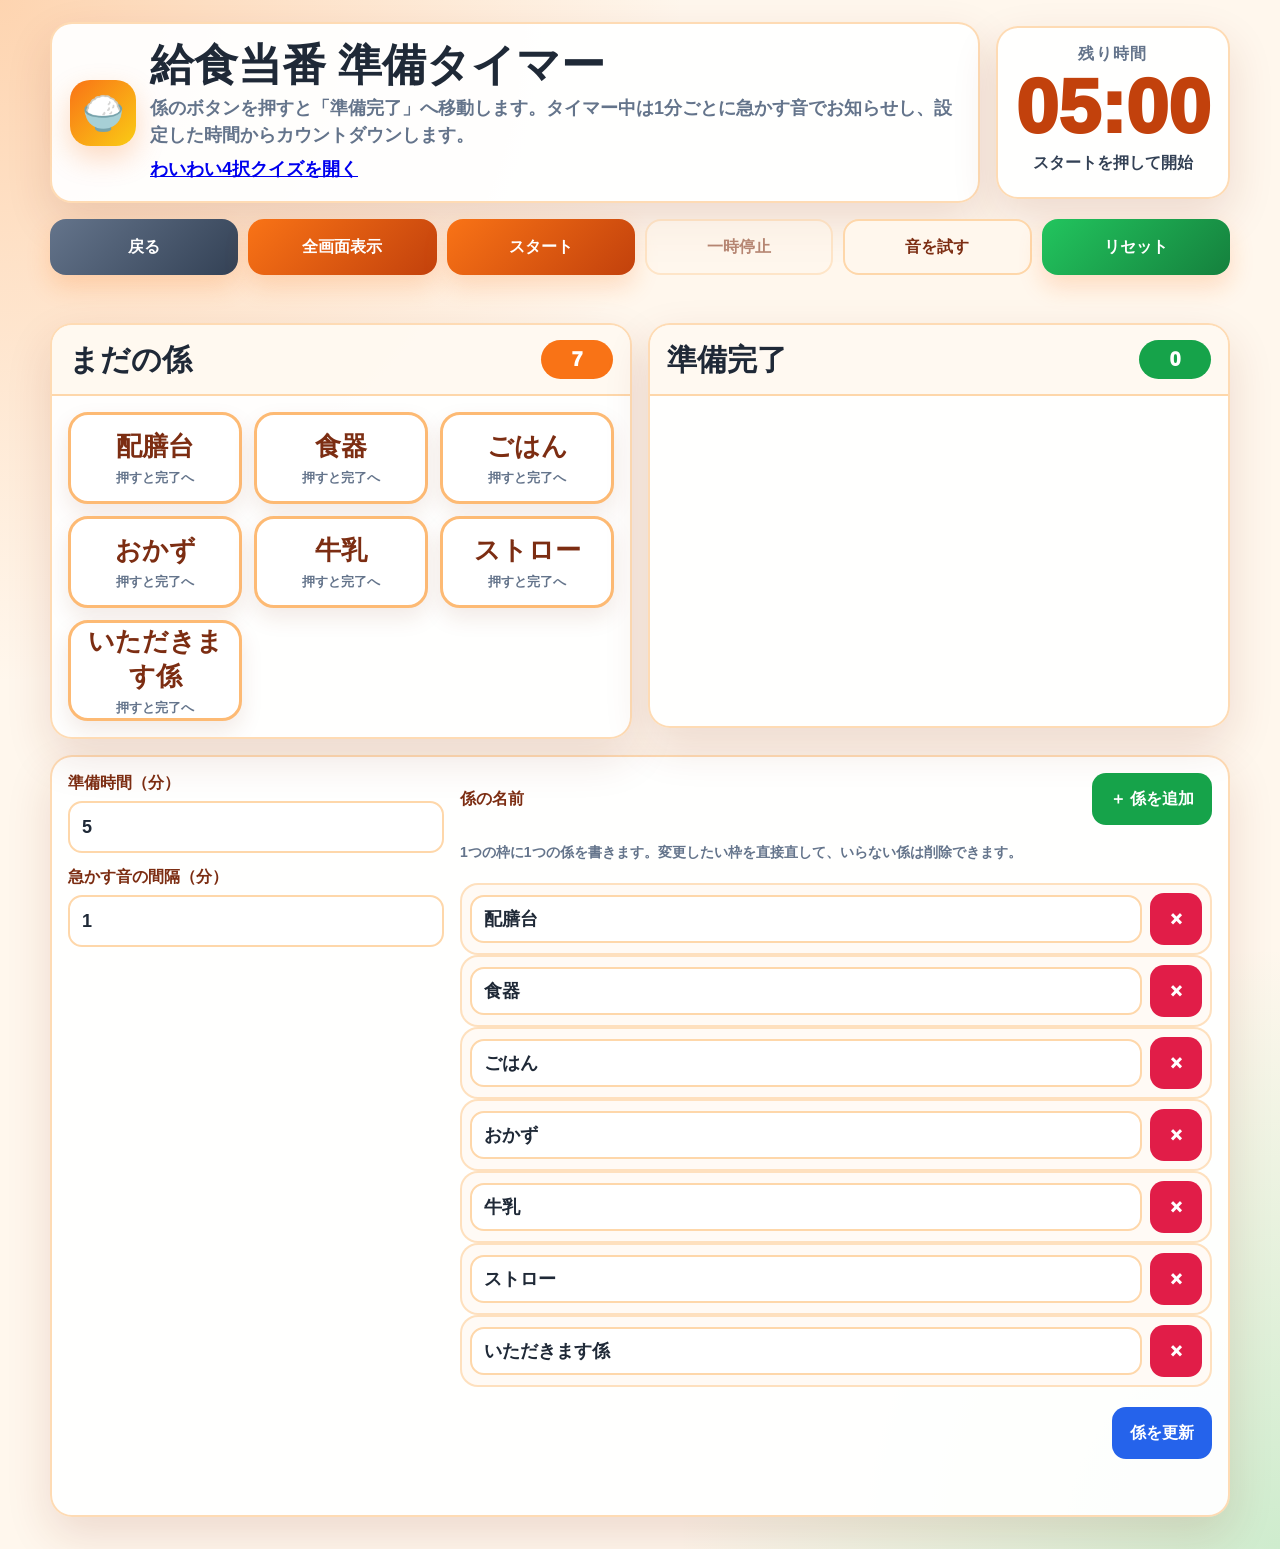
==== index.html @ a99f1a5a "Fix fullscreen timer layout and finish sound" ====
<!DOCTYPE html>
<html lang="ja">
<head>
  <meta charset="UTF-8" />
  <meta name="viewport" content="width=device-width, initial-scale=1.0" />
  <title>給食当番 準備タイマー</title>
  <style>
    :root {
      --bg: #fff7ed;
      --surface: #ffffff;
      --ink: #1f2937;
      --muted: #64748b;
      --line: #fed7aa;
      --orange: #f97316;
      --orange-dark: #c2410c;
      --green: #16a34a;
      --green-soft: #dcfce7;
      --blue: #2563eb;
      --red: #e11d48;
      --shadow: 0 18px 45px rgba(124, 45, 18, .14);
      --radius: 22px;
      --safe-top: env(safe-area-inset-top, 0px);
      --safe-right: env(safe-area-inset-right, 0px);
      --safe-bottom: env(safe-area-inset-bottom, 0px);
      --safe-left: env(safe-area-inset-left, 0px);
    }

    * { box-sizing: border-box; }

    html { min-height: 100%; }

    body {
      margin: 0;
      min-height: 100vh;
      min-height: 100dvh;
      color: var(--ink);
      background:
        radial-gradient(circle at top left, rgba(251, 146, 60, .34), transparent 34%),
        radial-gradient(circle at bottom right, rgba(34, 197, 94, .22), transparent 30%),
        var(--bg);
      font-family: -apple-system, BlinkMacSystemFont, "Hiragino Sans", "Yu Gothic", Meiryo, sans-serif;
    }

    button, input { font: inherit; }
    button { cursor: pointer; }

    .app {
      width: min(1180px, calc(100% - 28px));
      margin: 0 auto;
      padding: calc(22px + var(--safe-top)) var(--safe-right) calc(32px + var(--safe-bottom)) var(--safe-left);
    }

    body.fullscreen-fallback,
    body.fullscreen-board {
      overflow: hidden;
    }

    body.fullscreen-fallback .app,
    body.fullscreen-board .app {
      position: fixed;
      inset: 0;
      z-index: 10;
      width: 100%;
      max-width: none;
      overflow: hidden;
      overscroll-behavior: contain;
      padding: calc(10px + var(--safe-top)) calc(10px + var(--safe-right)) calc(10px + var(--safe-bottom)) calc(10px + var(--safe-left));
      background:
        radial-gradient(circle at top left, rgba(251, 146, 60, .24), transparent 34%),
        radial-gradient(circle at bottom right, rgba(34, 197, 94, .18), transparent 30%),
        var(--bg);
    }

    body.fullscreen-board .settings,
    body.fullscreen-board .fullscreen-note {
      display: none;
    }

    body.fullscreen-board .app {
      display: grid;
      grid-template-rows: auto auto minmax(0, 1fr);
      gap: 10px;
    }

    body.fullscreen-board .hero {
      position: static;
      z-index: auto;
      display: block;
      width: min(520px, 100%);
      margin: 0 auto;
      pointer-events: auto;
    }

    body.fullscreen-board .title-card {
      display: none;
    }

    body.fullscreen-board .timer-card {
      min-width: 0;
      padding: 12px 18px 14px;
      border-color: rgba(249, 115, 22, .72);
      background: rgba(255, 255, 255, .92);
      box-shadow: 0 18px 42px rgba(124, 45, 18, .20);
      backdrop-filter: blur(10px);
    }

    body.fullscreen-board .timer-label {
      font-size: clamp(13px, 1.7vw, 18px);
    }

    body.fullscreen-board .timer {
      font-size: clamp(60px, 8vw, 112px);
      text-shadow: 0 4px 14px rgba(194, 65, 12, .18);
    }

    body.fullscreen-board .status {
      min-height: 0;
      font-size: clamp(14px, 1.6vw, 20px);
    }

    body.fullscreen-board .controls {
      position: static;
      z-index: auto;
      display: flex;
      justify-content: center;
      width: 100%;
      max-width: 100%;
      gap: 8px;
      margin: 0;
      opacity: .92;
    }

    body.fullscreen-board .control-btn {
      min-height: 42px;
      padding: 0 12px;
      border-radius: 999px;
      font-size: 13px;
      box-shadow: 0 10px 22px rgba(15, 23, 42, .16);
    }

    body.fullscreen-board .board {
      min-height: 0;
      height: auto;
      padding: 0;
      grid-template-columns: 1fr 1fr;
      gap: 10px;
      align-items: stretch;
      overflow: hidden;
    }

    body.fullscreen-board .panel {
      display: flex;
      flex-direction: column;
      min-height: 0;
    }

    body.fullscreen-board .panel-head {
      padding: 12px 14px;
    }

    body.fullscreen-board .task-list {
      flex: 1;
      min-height: 0;
      overflow: auto;
      align-content: start;
      grid-template-columns: repeat(auto-fit, minmax(150px, 1fr));
    }

    .hero {
      display: grid;
      grid-template-columns: 1fr auto;
      gap: 16px;
      align-items: center;
      margin-bottom: 16px;
    }

    .title-card,
    .timer-card,
    .panel {
      background: rgba(255, 255, 255, .94);
      border: 2px solid rgba(254, 215, 170, .88);
      border-radius: var(--radius);
      box-shadow: var(--shadow);
    }

    .title-card {
      display: flex;
      align-items: center;
      gap: 14px;
      padding: 18px;
    }

    .logo {
      width: 66px;
      height: 66px;
      display: grid;
      place-items: center;
      flex: 0 0 auto;
      border-radius: 20px;
      color: #fff;
      background: linear-gradient(135deg, var(--orange), #facc15);
      box-shadow: 0 12px 28px rgba(249, 115, 22, .25);
      font-size: 34px;
    }

    h1 {
      margin: 0;
      font-size: clamp(27px, 4vw, 44px);
      line-height: 1.05;
    }

    .lead {
      margin: 7px 0 0;
      color: var(--muted);
      font-size: clamp(14px, 2vw, 18px);
      font-weight: 800;
      line-height: 1.5;
    }

    .timer-card {
      min-width: min(100%, 330px);
      padding: 16px 18px;
      text-align: center;
    }

    .timer-label {
      color: var(--muted);
      font-weight: 900;
      letter-spacing: .08em;
    }

    .timer {
      margin-top: 4px;
      color: var(--orange-dark);
      font-size: clamp(48px, 8vw, 76px);
      font-variant-numeric: tabular-nums;
      font-weight: 950;
      line-height: 1;
    }

    .status {
      margin-top: 8px;
      min-height: 28px;
      color: #334155;
      font-weight: 900;
    }

    .controls {
      display: grid;
      grid-template-columns: repeat(6, minmax(0, 1fr));
      gap: 10px;
      margin-bottom: 16px;
    }

    .control-btn {
      min-height: 56px;
      border: 0;
      border-radius: 16px;
      color: #fff;
      background: linear-gradient(135deg, var(--orange), var(--orange-dark));
      box-shadow: 0 12px 24px rgba(249, 115, 22, .20);
      font-weight: 950;
      transition: transform .14s ease, box-shadow .14s ease;
    }

    .control-btn.secondary {
      color: #7c2d12;
      background: #fff7ed;
      border: 2px solid var(--line);
      box-shadow: none;
    }

    .control-btn.good {
      background: linear-gradient(135deg, #22c55e, #15803d);
    }

    .control-btn.back {
      background: linear-gradient(135deg, #64748b, #334155);
    }

    .fullscreen-note {
      margin: -6px 0 14px;
      min-height: 24px;
      color: #7c2d12;
      font-size: 14px;
      font-weight: 900;
      line-height: 1.5;
    }

    .control-btn:disabled {
      cursor: not-allowed;
      opacity: .55;
      transform: none;
    }

    .control-btn:not(:disabled):hover,
    .task-btn:hover,
    .small-btn:hover { transform: translateY(-2px); }

    .board {
      display: grid;
      grid-template-columns: 1fr 1fr;
      gap: 16px;
      align-items: start;
    }

    .panel { overflow: hidden; }

    .panel-head {
      display: flex;
      justify-content: space-between;
      align-items: center;
      gap: 12px;
      padding: 15px 17px;
      border-bottom: 2px solid var(--line);
      background: rgba(255, 247, 237, .76);
    }

    .panel-title {
      margin: 0;
      font-size: clamp(20px, 3vw, 30px);
      line-height: 1.2;
    }

    .counter {
      min-width: 72px;
      padding: 8px 12px;
      border-radius: 999px;
      text-align: center;
      color: #fff;
      background: var(--orange);
      font-size: 20px;
      font-weight: 950;
    }

    .done .counter { background: var(--green); }

    .task-list {
      display: grid;
      grid-template-columns: repeat(auto-fit, minmax(170px, 1fr));
      gap: 12px;
      min-height: 330px;
      padding: 16px;
    }

    .task-btn {
      min-height: 92px;
      border: 3px solid #fdba74;
      border-radius: 20px;
      background: #fff;
      color: #7c2d12;
      box-shadow: 0 10px 22px rgba(124, 45, 18, .10);
      font-size: clamp(18px, 2.4vw, 26px);
      font-weight: 950;
      transition: transform .16s ease, box-shadow .16s ease, border-color .16s ease;
    }

    .task-btn.done-task {
      border-color: #86efac;
      color: #14532d;
      background: var(--green-soft);
    }

    .task-btn small {
      display: block;
      margin-top: 5px;
      color: var(--muted);
      font-size: 13px;
      font-weight: 800;
    }

    .settings {
      margin-top: 16px;
      padding: 16px;
    }

    .settings-grid {
      display: grid;
      grid-template-columns: minmax(220px, 1fr) minmax(320px, 2fr);
      gap: 16px;
      align-items: start;
    }

    label {
      display: block;
      margin-bottom: 7px;
      color: #7c2d12;
      font-weight: 950;
    }

    input {
      width: 100%;
      min-height: 52px;
      padding: 10px 12px;
      border: 2px solid var(--line);
      border-radius: 14px;
      background: #fff;
      color: var(--ink);
      font-size: 18px;
      font-weight: 850;
      outline: none;
    }

    input:focus {
      border-color: var(--orange);
      box-shadow: 0 0 0 4px rgba(249, 115, 22, .16);
    }

    .setting-label-spaced {
      margin-top: 14px;
    }

    .task-editor {
      display: grid;
      gap: 10px;
    }

    .task-editor-head {
      display: flex;
      justify-content: space-between;
      align-items: center;
      gap: 10px;
      margin-bottom: 7px;
    }

    .task-editor-head label { margin-bottom: 0; }

    .task-editor-help {
      margin: 0 0 10px;
      color: var(--muted);
      font-size: 14px;
      font-weight: 800;
      line-height: 1.5;
    }

    .task-row {
      display: grid;
      grid-template-columns: 1fr auto;
      gap: 8px;
      align-items: center;
      padding: 8px;
      border: 2px solid rgba(254, 215, 170, .72);
      border-radius: 18px;
      background: #fffaf5;
    }

    .task-row input { min-height: 48px; }

    .small-btn,
    .icon-btn {
      min-height: 52px;
      border: 0;
      border-radius: 14px;
      padding: 0 18px;
      color: #fff;
      background: var(--blue);
      font-weight: 950;
    }

    .icon-btn {
      min-width: 52px;
      padding: 0 14px;
      background: var(--red);
      font-size: 20px;
    }

    .add-btn {
      background: var(--green);
      white-space: nowrap;
    }

    .apply-row {
      display: flex;
      justify-content: flex-end;
      margin-top: 10px;
    }

    .message {
      margin-top: 12px;
      min-height: 28px;
      color: var(--red);
      font-weight: 900;
    }

    .finish-btn {
      min-height: 120px;
      border: 0;
      border-radius: 22px;
      color: #fff;
      background: linear-gradient(135deg, #fb7185, #e11d48);
      box-shadow: 0 16px 30px rgba(225, 29, 72, .24);
      font-size: clamp(22px, 3vw, 34px);
      font-weight: 950;
    }

    .toast {
      position: fixed;
      left: 50%;
      top: calc(22px + var(--safe-top));
      z-index: 60;
      width: min(560px, calc(100vw - 28px));
      padding: 18px 20px;
      border: 3px solid #fdba74;
      border-radius: 22px;
      color: #7c2d12;
      background: rgba(255, 255, 255, .97);
      box-shadow: 0 22px 50px rgba(124, 45, 18, .22);
      text-align: center;
      font-size: clamp(20px, 3.4vw, 34px);
      font-weight: 950;
      line-height: 1.35;
      transform: translate(-50%, -140%);
      opacity: 0;
      pointer-events: none;
      transition: transform .22s ease, opacity .22s ease;
    }

    .toast.show {
      transform: translate(-50%, 0);
      opacity: 1;
    }

    body.fullscreen-board .toast {
      top: calc(68px + var(--safe-top));
    }

    .celebrate {
      animation: pop .6s ease both;
    }

    @keyframes pop {
      0% { transform: scale(.96); }
      50% { transform: scale(1.04); }
      100% { transform: scale(1); }
    }

    @media (max-width: 900px) {
      .hero,
      .board,
      .settings-grid { grid-template-columns: 1fr; }
      .timer-card { min-width: 0; }
      .controls { grid-template-columns: 1fr 1fr; }
    }

    @media (max-width: 700px) {
      body.fullscreen-board .hero {
        width: 100%;
      }

      body.fullscreen-board .timer-card {
        width: min(440px, 100%);
        margin: 0 auto;
        padding: 10px 14px 12px;
      }

      body.fullscreen-board .timer {
        font-size: clamp(56px, 18vw, 92px);
      }

      body.fullscreen-board .controls {
        justify-content: center;
        flex-wrap: wrap;
      }

      body.fullscreen-board .board {
        grid-template-columns: 1fr;
        padding: 0;
      }
    }

    @media (max-width: 540px) {
      .app { width: min(100% - 18px, 760px); padding-top: 10px; }
      .title-card { align-items: flex-start; }
      .logo { width: 54px; height: 54px; font-size: 28px; }
      .controls { grid-template-columns: 1fr; }
      .task-list { grid-template-columns: 1fr; min-height: 220px; }
      .task-editor-head { align-items: stretch; flex-direction: column; }
      .apply-row { display: block; }
      .apply-row .small-btn,
      .add-btn { width: 100%; }
    }
  </style>
</head>
<body>
  <div id="toast" class="toast" role="alert" aria-live="assertive"></div>
  <main class="app">
    <section class="hero" aria-label="給食当番タイマーの概要">
      <div class="title-card">
        <div class="logo" aria-hidden="true">🍚</div>
        <div>
          <h1>給食当番 準備タイマー</h1>
          <p class="lead">係のボタンを押すと「準備完了」へ移動します。タイマー中は1分ごとに急かす音でお知らせし、設定した時間からカウントダウンします。</p>
          <p class="lead"><a href="quiz.html">わいわい4択クイズを開く</a></p>
        </div>
      </div>
      <div class="timer-card" aria-live="polite">
        <div class="timer-label">残り時間</div>
        <div id="timer" class="timer">00:00</div>
        <div id="status" class="status">スタートを押して開始</div>
      </div>
    </section>

    <section class="controls" aria-label="タイマー操作">
      <button id="backBtn" class="control-btn back" type="button">戻る</button>
      <button id="fullscreenBtn" class="control-btn" type="button" aria-pressed="false">全画面表示</button>
      <button id="startBtn" class="control-btn" type="button">スタート</button>
      <button id="pauseBtn" class="control-btn secondary" type="button" disabled>一時停止</button>
      <button id="soundBtn" class="control-btn secondary" type="button">音を試す</button>
      <button id="resetBtn" class="control-btn good" type="button">リセット</button>
    </section>
    <div id="fullscreenNote" class="fullscreen-note" role="status" aria-live="polite"></div>

    <section class="board" aria-label="係の準備状況">
      <div class="panel waiting">
        <div class="panel-head">
          <h2 class="panel-title">まだの係</h2>
          <div id="waitingCount" class="counter">0</div>
        </div>
        <div id="waitingList" class="task-list" aria-live="polite"></div>
      </div>
      <div class="panel done">
        <div class="panel-head">
          <h2 class="panel-title">準備完了</h2>
          <div id="doneCount" class="counter">0</div>
        </div>
        <div id="doneList" class="task-list" aria-live="polite"></div>
      </div>
    </section>

    <section class="panel settings" aria-label="係の設定">
      <div class="settings-grid">
        <div>
          <label for="durationInput">準備時間（分）</label>
          <input id="durationInput" type="number" min="1" max="60" value="5" />
          <label for="minuteInput" class="setting-label-spaced">急かす音の間隔（分）</label>
          <input id="minuteInput" type="number" min="1" max="10" value="1" />
        </div>
        <div class="task-editor">
          <div class="task-editor-head">
            <label id="taskListLabel">係の名前</label>
            <button id="addTaskBtn" class="small-btn add-btn" type="button">＋ 係を追加</button>
          </div>
          <p class="task-editor-help">1つの枠に1つの係を書きます。変更したい枠を直接直して、いらない係は削除できます。</p>
          <div id="taskEditor" aria-labelledby="taskListLabel"></div>
          <div class="apply-row">
            <button id="applyBtn" class="small-btn" type="button">係を更新</button>
          </div>
        </div>
      </div>
      <div id="message" class="message" role="status" aria-live="polite"></div>
    </section>
  </main>

  <script>
    const timerEl = document.getElementById("timer");
    const statusEl = document.getElementById("status");
    const waitingList = document.getElementById("waitingList");
    const doneList = document.getElementById("doneList");
    const waitingCount = document.getElementById("waitingCount");
    const doneCount = document.getElementById("doneCount");
    const backBtn = document.getElementById("backBtn");
    const fullscreenBtn = document.getElementById("fullscreenBtn");
    const fullscreenNote = document.getElementById("fullscreenNote");
    const startBtn = document.getElementById("startBtn");
    const pauseBtn = document.getElementById("pauseBtn");
    const resetBtn = document.getElementById("resetBtn");
    const soundBtn = document.getElementById("soundBtn");
    const applyBtn = document.getElementById("applyBtn");
    const addTaskBtn = document.getElementById("addTaskBtn");
    const taskEditor = document.getElementById("taskEditor");
    const minuteInput = document.getElementById("minuteInput");
    const durationInput = document.getElementById("durationInput");
    const message = document.getElementById("message");
    const toast = document.getElementById("toast");

    let tasks = [];
    let done = new Set();
    let startedAt = 0;
    let elapsedBeforePause = 0;
    let timerId = null;
    let nextChimeAt = 60;
    let finished = false;
    let audioContext = null;
    let toastId = null;

    const isIos = /iPad|iPhone|iPod/.test(navigator.userAgent) || (navigator.platform === "MacIntel" && navigator.maxTouchPoints > 1);

    const defaultTasks = ["配膳台", "食器", "ごはん", "おかず", "牛乳", "ストロー", "いただきます係"];


    function isFullscreen() {
      return Boolean(document.fullscreenElement || document.webkitFullscreenElement);
    }

    function updateFullscreenControls() {
      const active = isFullscreen() || document.body.classList.contains("fullscreen-fallback");
      document.body.classList.toggle("fullscreen-board", active);
      fullscreenBtn.textContent = active ? "全画面を終了" : "全画面表示";
      fullscreenBtn.setAttribute("aria-pressed", String(active));
    }

    async function enterFullscreen() {
      const target = document.documentElement;
      const request = target.requestFullscreen || target.webkitRequestFullscreen;

      if (request) {
        try {
          await request.call(target);
          fullscreenNote.textContent = "全画面表示にしました。戻るボタンまたはEscで終了できます。";
          updateFullscreenControls();
          return;
        } catch (error) {
          console.warn("Fullscreen request failed:", error);
        }
      }

      document.body.classList.add("fullscreen-fallback");
      window.scrollTo(0, 0);
      fullscreenNote.textContent = isIos
        ? "iPhone/iPadでブラウザが全画面を許可しない場合は、画面内だけを大きく表示します。共有からホーム画面に追加すると、より全画面に近く使えます。"
        : "このブラウザでは全画面APIが使えないため、画面内を大きく表示しています。";
      updateFullscreenControls();
    }

    async function exitFullscreenMode() {
      if (isFullscreen()) {
        const exit = document.exitFullscreen || document.webkitExitFullscreen;
        if (exit) await exit.call(document);
      }
      document.body.classList.remove("fullscreen-fallback", "fullscreen-board");
      fullscreenNote.textContent = "全画面表示を終了しました。";
      updateFullscreenControls();
    }

    function toggleFullscreen() {
      if (isFullscreen() || document.body.classList.contains("fullscreen-fallback")) {
        exitFullscreenMode();
      } else {
        enterFullscreen();
      }
    }

    function goBack() {
      if (isFullscreen() || document.body.classList.contains("fullscreen-fallback")) {
        exitFullscreenMode();
        return;
      }
      if (window.history.length > 1) {
        window.history.back();
      } else {
        window.location.href = "./";
      }
    }

    function getEditorTasks() {
      return [...taskEditor.querySelectorAll("input")]
        .map((input) => input.value.trim())
        .filter(Boolean);
    }

    function createTaskRow(value = "") {
      const row = document.createElement("div");
      row.className = "task-row";

      const input = document.createElement("input");
      input.type = "text";
      input.value = value;
      input.placeholder = "係の名前";
      input.setAttribute("aria-label", "係の名前");

      const deleteButton = document.createElement("button");
      deleteButton.type = "button";
      deleteButton.className = "icon-btn";
      deleteButton.textContent = "×";
      deleteButton.setAttribute("aria-label", `${value || "この係"}を削除`);
      deleteButton.addEventListener("click", () => {
        row.remove();
        message.textContent = "係を削除しました。最後に「係を更新」を押してください。";
        if (!taskEditor.children.length) addTaskRow();
      });

      input.addEventListener("input", () => {
        deleteButton.setAttribute("aria-label", `${input.value.trim() || "この係"}を削除`);
      });

      row.append(input, deleteButton);
      return row;
    }

    function addTaskRow(value = "") {
      const row = createTaskRow(value);
      taskEditor.appendChild(row);
      row.querySelector("input").focus();
    }

    function renderTaskEditor(taskNames) {
      taskEditor.innerHTML = "";
      taskNames.forEach((task) => taskEditor.appendChild(createTaskRow(task)));
    }

    function formatTime(totalSeconds) {
      const minutes = Math.floor(totalSeconds / 60).toString().padStart(2, "0");
      const seconds = (totalSeconds % 60).toString().padStart(2, "0");
      return `${minutes}:${seconds}`;
    }

    function getElapsedSeconds() {
      if (!timerId) return Math.floor(elapsedBeforePause / 1000);
      return Math.floor((Date.now() - startedAt + elapsedBeforePause) / 1000);
    }

    function getIntervalSeconds() {
      const minutes = Number.parseInt(minuteInput.value, 10);
      return Math.max(1, Number.isNaN(minutes) ? 1 : minutes) * 60;
    }

    function getDurationSeconds() {
      const minutes = Number.parseInt(durationInput.value, 10);
      return Math.max(1, Number.isNaN(minutes) ? 5 : minutes) * 60;
    }

    function getRemainingSeconds() {
      return Math.max(0, getDurationSeconds() - getElapsedSeconds());
    }

    function showToast(text, duration = 5000) {
      window.clearTimeout(toastId);
      toast.textContent = text;
      toast.classList.add("show");
      toastId = window.setTimeout(() => toast.classList.remove("show"), duration);
    }

    function beep() {
      audioContext = audioContext || new (window.AudioContext || window.webkitAudioContext)();
      const now = audioContext.currentTime;
      const soundLength = 5;
      for (let offset = 0; offset < soundLength; offset += .22) {
        const oscillator = audioContext.createOscillator();
        const gain = audioContext.createGain();
        oscillator.type = "square";
        oscillator.frequency.setValueAtTime(Math.floor(offset / .22) % 2 ? 880 : 660, now + offset);
        gain.gain.setValueAtTime(.0001, now + offset);
        gain.gain.exponentialRampToValueAtTime(.20, now + offset + .03);
        gain.gain.exponentialRampToValueAtTime(.0001, now + Math.min(offset + .16, soundLength));
        oscillator.connect(gain).connect(audioContext.destination);
        oscillator.start(now + offset);
        oscillator.stop(now + Math.min(offset + .18, soundLength));
      }
    }

    function finishWhistle() {
      audioContext = audioContext || new (window.AudioContext || window.webkitAudioContext)();
      const now = audioContext.currentTime;
      const pattern = [
        { start: 0, duration: .62, frequency: 1320 },
        { start: .72, duration: .62, frequency: 1320 },
        { start: 1.48, duration: 1.05, frequency: 1480 },
      ];

      pattern.forEach(({ start, duration, frequency }) => {
        const oscillator = audioContext.createOscillator();
        const gain = audioContext.createGain();
        oscillator.type = "sine";
        oscillator.frequency.setValueAtTime(frequency, now + start);
        oscillator.frequency.linearRampToValueAtTime(frequency + 70, now + start + duration);
        gain.gain.setValueAtTime(.0001, now + start);
        gain.gain.exponentialRampToValueAtTime(.34, now + start + .04);
        gain.gain.exponentialRampToValueAtTime(.0001, now + start + duration);
        oscillator.connect(gain).connect(audioContext.destination);
        oscillator.start(now + start);
        oscillator.stop(now + start + duration + .02);
      });
    }

    function render() {
      waitingList.innerHTML = "";
      doneList.innerHTML = "";

      tasks.forEach((task) => {
        const button = document.createElement("button");
        button.type = "button";
        button.className = `task-btn${done.has(task) ? " done-task" : ""}`;
        button.innerHTML = `${task}<small>${done.has(task) ? "押すと戻ります" : "押すと完了へ"}</small>`;
        button.addEventListener("click", () => toggleTask(task));
        (done.has(task) ? doneList : waitingList).appendChild(button);
      });

      waitingCount.textContent = String(tasks.length - done.size);
      doneCount.textContent = String(done.size);

      if (tasks.length && done.size === tasks.length) {
        const finishButton = document.createElement("button");
        finishButton.type = "button";
        finishButton.className = "finish-btn";
        finishButton.textContent = "タップして終了";
        finishButton.addEventListener("click", finishPreparation);
        waitingList.appendChild(finishButton);
        statusEl.textContent = `全員完了！ 残り ${formatTime(getRemainingSeconds())}`;
        doneList.classList.add("celebrate");
        window.setTimeout(() => doneList.classList.remove("celebrate"), 650);
      }
    }

    function toggleTask(task) {
      if (done.has(task)) done.delete(task);
      else done.add(task);
      render();
    }

    function finishPreparation() {
      const elapsed = getElapsedSeconds();
      if (timerId) {
        window.clearInterval(timerId);
        timerId = null;
      }
      finished = true;
      startBtn.disabled = false;
      pauseBtn.disabled = true;
      timerEl.textContent = formatTime(getRemainingSeconds());
      statusEl.textContent = `終了しました（${formatTime(elapsed)}）`;
      finishWhistle();
      showToast(`${Math.floor(elapsed / 60)}分${elapsed % 60}秒でした。出発してください！`, 5000);
    }

    function tick() {
      const elapsed = getElapsedSeconds();
      const remaining = getRemainingSeconds();
      timerEl.textContent = formatTime(remaining);

      if (remaining <= 0) {
        if (!finished) {
          finished = true;
          beep();
          statusEl.textContent = "時間です！準備を終わりましょう。";
        }
        if (timerId) {
          window.clearInterval(timerId);
          timerId = null;
          startBtn.disabled = false;
          pauseBtn.disabled = true;
        }
        return;
      }

      if (elapsed >= nextChimeAt) {
        beep();
        const remainingMinutes = Math.ceil(remaining / 60);
        const hurryMessage = `残り${remainingMinutes}分です。急いで準備しよう！`;
        statusEl.textContent = hurryMessage;
        showToast(hurryMessage, 5000);
        nextChimeAt += getIntervalSeconds();
      }
    }

    function startTimer() {
      if (timerId) return;
      if (getRemainingSeconds() <= 0) {
        elapsedBeforePause = 0;
        nextChimeAt = getIntervalSeconds();
      }
      startedAt = Date.now();
      finished = false;
      nextChimeAt = Math.max(nextChimeAt, getIntervalSeconds());
      timerId = window.setInterval(tick, 250);
      startBtn.disabled = true;
      pauseBtn.disabled = false;
      statusEl.textContent = "準備中です";
      tick();
    }

    function pauseTimer() {
      if (!timerId) return;
      elapsedBeforePause += Date.now() - startedAt;
      window.clearInterval(timerId);
      timerId = null;
      startBtn.disabled = false;
      pauseBtn.disabled = true;
      statusEl.textContent = "一時停止中";
      tick();
    }

    function resetAll() {
      if (timerId) window.clearInterval(timerId);
      timerId = null;
      startedAt = 0;
      elapsedBeforePause = 0;
      nextChimeAt = getIntervalSeconds();
      finished = false;
      done = new Set();
      timerEl.textContent = formatTime(getDurationSeconds());
      statusEl.textContent = "スタートを押して開始";
      startBtn.disabled = false;
      pauseBtn.disabled = true;
      render();
    }

    function applyTasks() {
      const nextTasks = getEditorTasks();
      if (!nextTasks.length) {
        message.textContent = "係の名前を1つ以上入力してください。";
        return;
      }
      const uniqueTasks = [...new Set(nextTasks)];
      tasks = uniqueTasks;
      done = new Set([...done].filter((task) => uniqueTasks.includes(task)));
      renderTaskEditor(uniqueTasks);
      message.textContent = "係を更新しました。";
      render();
    }

    backBtn.addEventListener("click", goBack);
    fullscreenBtn.addEventListener("click", toggleFullscreen);
    document.addEventListener("fullscreenchange", updateFullscreenControls);
    document.addEventListener("webkitfullscreenchange", updateFullscreenControls);
    startBtn.addEventListener("click", startTimer);
    pauseBtn.addEventListener("click", pauseTimer);
    resetBtn.addEventListener("click", resetAll);
    soundBtn.addEventListener("click", () => {
      beep();
      message.textContent = "この音が約5秒間流れます。";
    });
    applyBtn.addEventListener("click", applyTasks);
    addTaskBtn.addEventListener("click", () => {
      addTaskRow();
      message.textContent = "新しい係を追加しました。名前を書いて「係を更新」を押してください。";
    });
    minuteInput.addEventListener("change", () => {
      nextChimeAt = Math.max(getElapsedSeconds() + getIntervalSeconds(), getIntervalSeconds());
      message.textContent = "音の間隔を更新しました。";
    });
    durationInput.addEventListener("change", () => {
      if (!timerId) timerEl.textContent = formatTime(getRemainingSeconds());
      finished = getRemainingSeconds() <= 0;
      message.textContent = "準備時間を更新しました。";
    });

    tasks = [...defaultTasks];
    renderTaskEditor(tasks);
    resetAll();
    updateFullscreenControls();
  </script>
</body>
</html>
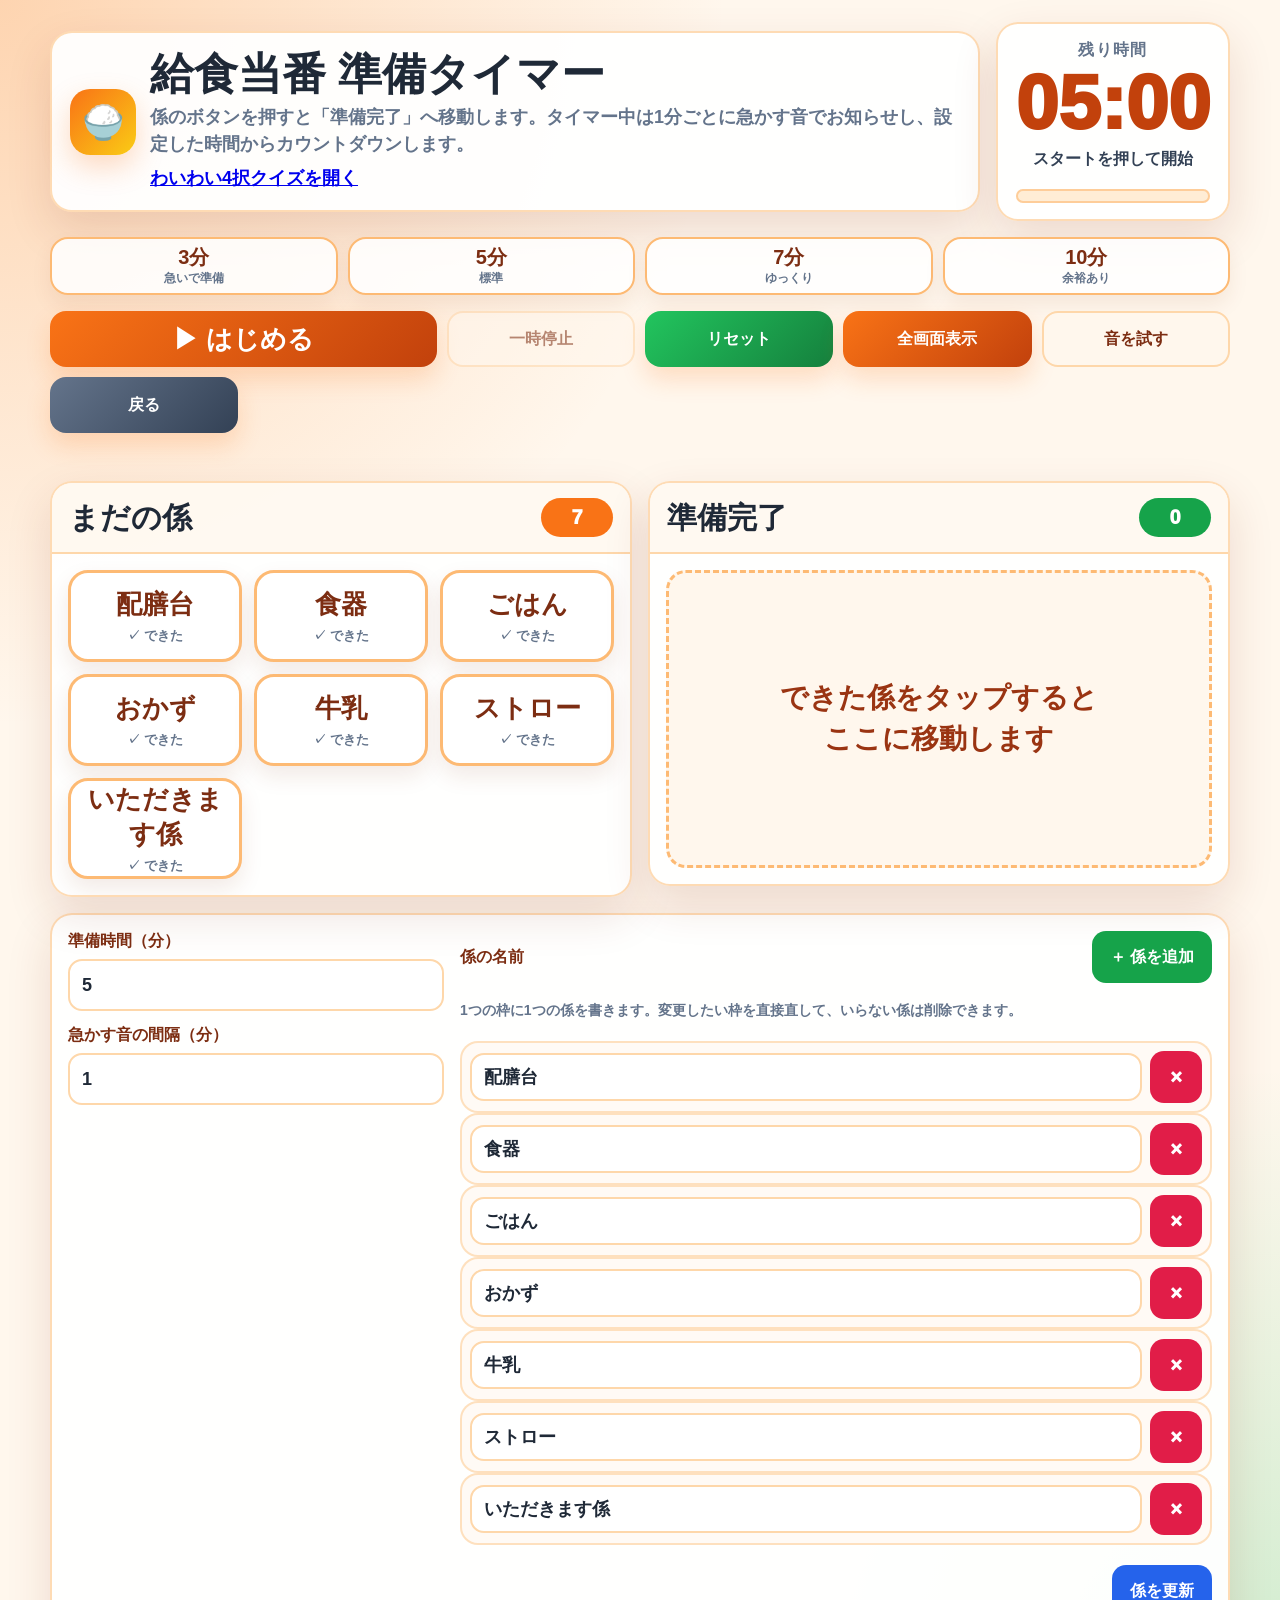
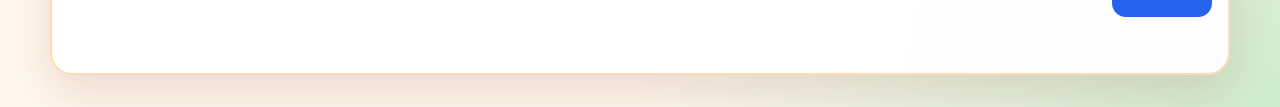
==== commit 13e7b764: "Improve lunch duty timer usability" ====
--- a/index.html
+++ b/index.html
@@ -17,6 +17,7 @@
       --green-soft: #dcfce7;
       --blue: #2563eb;
       --red: #e11d48;
+      --yellow: #facc15;
       --shadow: 0 18px 45px rgba(124, 45, 18, .14);
       --radius: 22px;
       --safe-top: env(safe-area-inset-top, 0px);
@@ -78,16 +79,22 @@
 
     body.fullscreen-board .app {
       display: grid;
-      grid-template-rows: auto auto minmax(0, 1fr);
-      gap: 10px;
+      grid-template-rows: auto minmax(0, 1fr) auto;
+      grid-template-areas:
+        "timer"
+        "board"
+        "controls";
+      gap: 12px;
     }
 
     body.fullscreen-board .hero {
+      grid-area: timer;
       position: static;
       z-index: auto;
-      display: block;
-      width: min(520px, 100%);
-      margin: 0 auto;
+      display: flex;
+      justify-content: center;
+      width: 100%;
+      margin: 0;
       pointer-events: auto;
     }
 
@@ -96,8 +103,9 @@
     }
 
     body.fullscreen-board .timer-card {
+      width: min(680px, 100%);
       min-width: 0;
-      padding: 12px 18px 14px;
+      padding: 10px 18px 12px;
       border-color: rgba(249, 115, 22, .72);
       background: rgba(255, 255, 255, .92);
       box-shadow: 0 18px 42px rgba(124, 45, 18, .20);
@@ -109,7 +117,7 @@
     }
 
     body.fullscreen-board .timer {
-      font-size: clamp(60px, 8vw, 112px);
+      font-size: clamp(54px, 7.5vw, 104px);
       text-shadow: 0 4px 14px rgba(194, 65, 12, .18);
     }
 
@@ -119,6 +127,7 @@
     }
 
     body.fullscreen-board .controls {
+      grid-area: controls;
       position: static;
       z-index: auto;
       display: flex;
@@ -127,7 +136,7 @@
       max-width: 100%;
       gap: 8px;
       margin: 0;
-      opacity: .92;
+      opacity: .95;
     }
 
     body.fullscreen-board .control-btn {
@@ -139,11 +148,12 @@
     }
 
     body.fullscreen-board .board {
+      grid-area: board;
       min-height: 0;
       height: auto;
       padding: 0;
-      grid-template-columns: 1fr 1fr;
-      gap: 10px;
+      grid-template-columns: minmax(0, 1fr) minmax(0, 1fr);
+      gap: 14px;
       align-items: stretch;
       overflow: hidden;
     }
@@ -155,7 +165,18 @@
     }
 
     body.fullscreen-board .panel-head {
-      padding: 12px 14px;
+      padding: 14px 18px;
+      background: rgba(255, 247, 237, .9);
+    }
+
+    body.fullscreen-board .panel-title {
+      font-size: clamp(30px, 4.2vw, 58px);
+    }
+
+    body.fullscreen-board .counter {
+      min-width: clamp(76px, 8vw, 120px);
+      padding: 10px 16px;
+      font-size: clamp(24px, 3.2vw, 44px);
     }
 
     body.fullscreen-board .task-list {
@@ -163,7 +184,25 @@
       min-height: 0;
       overflow: auto;
       align-content: start;
-      grid-template-columns: repeat(auto-fit, minmax(150px, 1fr));
+      grid-template-columns: repeat(auto-fit, minmax(min(230px, 100%), 1fr));
+      gap: 16px;
+      padding: 18px;
+    }
+
+    body.fullscreen-board .task-btn {
+      min-height: clamp(112px, 16vh, 210px);
+      border-width: 4px;
+      border-radius: 24px;
+      font-size: clamp(26px, 4.2vw, 56px);
+    }
+
+    body.fullscreen-board .task-btn small {
+      font-size: clamp(14px, 1.6vw, 22px);
+    }
+
+    body.fullscreen-board .finish-btn {
+      min-height: clamp(112px, 16vh, 210px);
+      font-size: clamp(28px, 4vw, 54px);
     }
 
     .hero {
@@ -245,6 +284,54 @@
       font-weight: 900;
     }
 
+    .progress-shell {
+      margin-top: 12px;
+      height: 14px;
+      overflow: hidden;
+      border-radius: 999px;
+      background: #ffedd5;
+      box-shadow: inset 0 0 0 2px rgba(253, 186, 116, .62);
+    }
+
+    .progress-bar {
+      width: 0%;
+      height: 100%;
+      border-radius: inherit;
+      background: linear-gradient(90deg, var(--green), var(--yellow), var(--orange));
+      transition: width .25s ease;
+    }
+
+    .quick-actions {
+      display: grid;
+      grid-template-columns: repeat(4, minmax(0, 1fr));
+      gap: 10px;
+      margin: 0 0 16px;
+    }
+
+    .quick-btn {
+      min-height: 58px;
+      border: 2px solid #fdba74;
+      border-radius: 18px;
+      color: #7c2d12;
+      background: rgba(255, 255, 255, .88);
+      box-shadow: 0 10px 20px rgba(124, 45, 18, .08);
+      font-weight: 950;
+    }
+
+    .quick-btn strong {
+      display: block;
+      font-size: 20px;
+      line-height: 1.1;
+    }
+
+    .quick-btn span {
+      display: block;
+      margin-top: 2px;
+      color: var(--muted);
+      font-size: 12px;
+      font-weight: 850;
+    }
+
     .controls {
       display: grid;
       grid-template-columns: repeat(6, minmax(0, 1fr));
@@ -270,6 +357,11 @@
       box-shadow: none;
     }
 
+    .control-btn.primary {
+      grid-column: span 2;
+      font-size: clamp(18px, 2.5vw, 26px);
+    }
+
     .control-btn.good {
       background: linear-gradient(135deg, #22c55e, #15803d);
     }
@@ -341,6 +433,20 @@
       gap: 12px;
       min-height: 330px;
       padding: 16px;
+    }
+
+    .empty-state {
+      display: grid;
+      place-items: center;
+      min-height: 120px;
+      border: 3px dashed #fdba74;
+      border-radius: 20px;
+      color: #9a3412;
+      background: #fff7ed;
+      text-align: center;
+      font-size: clamp(18px, 2.8vw, 28px);
+      font-weight: 950;
+      line-height: 1.45;
     }
 
     .task-btn {
@@ -534,12 +640,25 @@
       100% { transform: scale(1); }
     }
 
+
+    @media (max-height: 700px) {
+      body.fullscreen-board .timer-card { padding: 8px 16px; }
+      body.fullscreen-board .timer { font-size: clamp(46px, 7vw, 82px); }
+      body.fullscreen-board .status { margin-top: 4px; }
+      body.fullscreen-board .panel-head { padding: 10px 14px; }
+      body.fullscreen-board .task-list { gap: 10px; padding: 12px; }
+      body.fullscreen-board .task-btn,
+      body.fullscreen-board .finish-btn { min-height: clamp(86px, 14vh, 150px); }
+    }
+
     @media (max-width: 900px) {
       .hero,
       .board,
       .settings-grid { grid-template-columns: 1fr; }
       .timer-card { min-width: 0; }
-      .controls { grid-template-columns: 1fr 1fr; }
+      .controls,
+      .quick-actions { grid-template-columns: 1fr 1fr; }
+      .control-btn.primary { grid-column: span 2; }
     }
 
     @media (max-width: 700px) {
@@ -554,17 +673,81 @@
       }
 
       body.fullscreen-board .timer {
-        font-size: clamp(56px, 18vw, 92px);
+        font-size: clamp(48px, 16vw, 86px);
       }
 
       body.fullscreen-board .controls {
-        justify-content: center;
-        flex-wrap: wrap;
+        justify-content: flex-start;
+        flex-wrap: nowrap;
+        overflow-x: auto;
+        padding-bottom: 2px;
+      }
+
+      body.fullscreen-board .control-btn {
+        flex: 0 0 auto;
       }
 
       body.fullscreen-board .board {
-        grid-template-columns: 1fr;
+        grid-template-columns: minmax(0, 1fr) minmax(0, 1fr);
         padding: 0;
+      }
+    }
+
+    @media (max-width: 700px) and (orientation: portrait) {
+      body.fullscreen-board .app {
+        gap: 8px;
+        grid-template-rows: auto minmax(0, 1fr) auto;
+      }
+
+      body.fullscreen-board .timer-card {
+        padding: 8px 12px 10px;
+      }
+
+      body.fullscreen-board .timer-label,
+      body.fullscreen-board .status {
+        font-size: 13px;
+      }
+
+      body.fullscreen-board .timer {
+        font-size: clamp(42px, 15vw, 72px);
+      }
+
+      body.fullscreen-board .board {
+        grid-template-columns: minmax(0, 1fr);
+        grid-template-rows: minmax(0, 1fr) minmax(0, 1fr);
+        gap: 8px;
+      }
+
+      body.fullscreen-board .panel-head {
+        padding: 8px 12px;
+      }
+
+      body.fullscreen-board .panel-title {
+        font-size: clamp(20px, 7vw, 30px);
+      }
+
+      body.fullscreen-board .counter {
+        min-width: 58px;
+        padding: 6px 10px;
+        font-size: clamp(18px, 6vw, 26px);
+      }
+
+      body.fullscreen-board .task-list {
+        gap: 8px;
+        padding: 10px;
+        grid-template-columns: repeat(auto-fit, minmax(min(132px, 100%), 1fr));
+      }
+
+      body.fullscreen-board .task-btn,
+      body.fullscreen-board .finish-btn {
+        min-height: clamp(64px, 10vh, 96px);
+        border-width: 3px;
+        border-radius: 18px;
+        font-size: clamp(18px, 7vw, 30px);
+      }
+
+      body.fullscreen-board .task-btn small {
+        font-size: 12px;
       }
     }
 
@@ -572,7 +755,9 @@
       .app { width: min(100% - 18px, 760px); padding-top: 10px; }
       .title-card { align-items: flex-start; }
       .logo { width: 54px; height: 54px; font-size: 28px; }
-      .controls { grid-template-columns: 1fr; }
+      .controls,
+      .quick-actions { grid-template-columns: 1fr; }
+      .control-btn.primary { grid-column: span 1; }
       .task-list { grid-template-columns: 1fr; min-height: 220px; }
       .task-editor-head { align-items: stretch; flex-direction: column; }
       .apply-row { display: block; }
@@ -597,16 +782,24 @@
         <div class="timer-label">残り時間</div>
         <div id="timer" class="timer">00:00</div>
         <div id="status" class="status">スタートを押して開始</div>
+        <div class="progress-shell" aria-label="準備の進み具合"><div id="progressBar" class="progress-bar"></div></div>
       </div>
     </section>
 
+    <section class="quick-actions" aria-label="よく使う準備時間">
+      <button class="quick-btn" type="button" data-minutes="3"><strong>3分</strong><span>急いで準備</span></button>
+      <button class="quick-btn" type="button" data-minutes="5"><strong>5分</strong><span>標準</span></button>
+      <button class="quick-btn" type="button" data-minutes="7"><strong>7分</strong><span>ゆっくり</span></button>
+      <button class="quick-btn" type="button" data-minutes="10"><strong>10分</strong><span>余裕あり</span></button>
+    </section>
+
     <section class="controls" aria-label="タイマー操作">
+      <button id="startBtn" class="control-btn primary" type="button">▶ はじめる</button>
+      <button id="pauseBtn" class="control-btn secondary" type="button" disabled>一時停止</button>
+      <button id="resetBtn" class="control-btn good" type="button">リセット</button>
+      <button id="fullscreenBtn" class="control-btn" type="button" aria-pressed="false">全画面表示</button>
+      <button id="soundBtn" class="control-btn secondary" type="button">音を試す</button>
       <button id="backBtn" class="control-btn back" type="button">戻る</button>
-      <button id="fullscreenBtn" class="control-btn" type="button" aria-pressed="false">全画面表示</button>
-      <button id="startBtn" class="control-btn" type="button">スタート</button>
-      <button id="pauseBtn" class="control-btn secondary" type="button" disabled>一時停止</button>
-      <button id="soundBtn" class="control-btn secondary" type="button">音を試す</button>
-      <button id="resetBtn" class="control-btn good" type="button">リセット</button>
     </section>
     <div id="fullscreenNote" class="fullscreen-note" role="status" aria-live="polite"></div>
 
@@ -654,6 +847,7 @@
   <script>
     const timerEl = document.getElementById("timer");
     const statusEl = document.getElementById("status");
+    const progressBar = document.getElementById("progressBar");
     const waitingList = document.getElementById("waitingList");
     const doneList = document.getElementById("doneList");
     const waitingCount = document.getElementById("waitingCount");
@@ -880,13 +1074,21 @@
         const button = document.createElement("button");
         button.type = "button";
         button.className = `task-btn${done.has(task) ? " done-task" : ""}`;
-        button.innerHTML = `${task}<small>${done.has(task) ? "押すと戻ります" : "押すと完了へ"}</small>`;
+        button.innerHTML = `${task}<small>${done.has(task) ? "↩ 戻す" : "✓ できた"}</small>`;
         button.addEventListener("click", () => toggleTask(task));
         (done.has(task) ? doneList : waitingList).appendChild(button);
       });
 
       waitingCount.textContent = String(tasks.length - done.size);
       doneCount.textContent = String(done.size);
+
+      if (tasks.length && done.size === 0) {
+        doneList.innerHTML = '<div class="empty-state">できた係をタップすると<br>ここに移動します</div>';
+      }
+
+      if (tasks.length && done.size === tasks.length) {
+        waitingList.innerHTML = '';
+      }
 
       if (tasks.length && done.size === tasks.length) {
         const finishButton = document.createElement("button");
@@ -915,6 +1117,7 @@
       }
       finished = true;
       startBtn.disabled = false;
+      startBtn.textContent = "▶ もう一度はじめる";
       pauseBtn.disabled = true;
       timerEl.textContent = formatTime(getRemainingSeconds());
       statusEl.textContent = `終了しました（${formatTime(elapsed)}）`;
@@ -926,6 +1129,8 @@
       const elapsed = getElapsedSeconds();
       const remaining = getRemainingSeconds();
       timerEl.textContent = formatTime(remaining);
+      const duration = getDurationSeconds();
+      progressBar.style.width = `${Math.min(100, Math.max(0, (getElapsedSeconds() / duration) * 100))}%`;
 
       if (remaining <= 0) {
         if (!finished) {
@@ -937,6 +1142,7 @@
           window.clearInterval(timerId);
           timerId = null;
           startBtn.disabled = false;
+          startBtn.textContent = "▶ もう一度はじめる";
           pauseBtn.disabled = true;
         }
         return;
@@ -963,8 +1169,9 @@
       nextChimeAt = Math.max(nextChimeAt, getIntervalSeconds());
       timerId = window.setInterval(tick, 250);
       startBtn.disabled = true;
+      startBtn.textContent = "準備中";
       pauseBtn.disabled = false;
-      statusEl.textContent = "準備中です";
+      statusEl.textContent = "準備中です。できた係からタップ！";
       tick();
     }
 
@@ -974,6 +1181,7 @@
       window.clearInterval(timerId);
       timerId = null;
       startBtn.disabled = false;
+      startBtn.textContent = "▶ 再開";
       pauseBtn.disabled = true;
       statusEl.textContent = "一時停止中";
       tick();
@@ -990,7 +1198,9 @@
       timerEl.textContent = formatTime(getDurationSeconds());
       statusEl.textContent = "スタートを押して開始";
       startBtn.disabled = false;
+      startBtn.textContent = "▶ はじめる";
       pauseBtn.disabled = true;
+      progressBar.style.width = "0%";
       render();
     }
 
@@ -1015,6 +1225,15 @@
     startBtn.addEventListener("click", startTimer);
     pauseBtn.addEventListener("click", pauseTimer);
     resetBtn.addEventListener("click", resetAll);
+    document.querySelectorAll("[data-minutes]").forEach((button) => {
+      button.addEventListener("click", () => {
+        durationInput.value = button.dataset.minutes;
+        if (!timerId) timerEl.textContent = formatTime(getRemainingSeconds());
+        finished = getRemainingSeconds() <= 0;
+        message.textContent = `${button.dataset.minutes}分にしました。`;
+        tick();
+      });
+    });
     soundBtn.addEventListener("click", () => {
       beep();
       message.textContent = "この音が約5秒間流れます。";
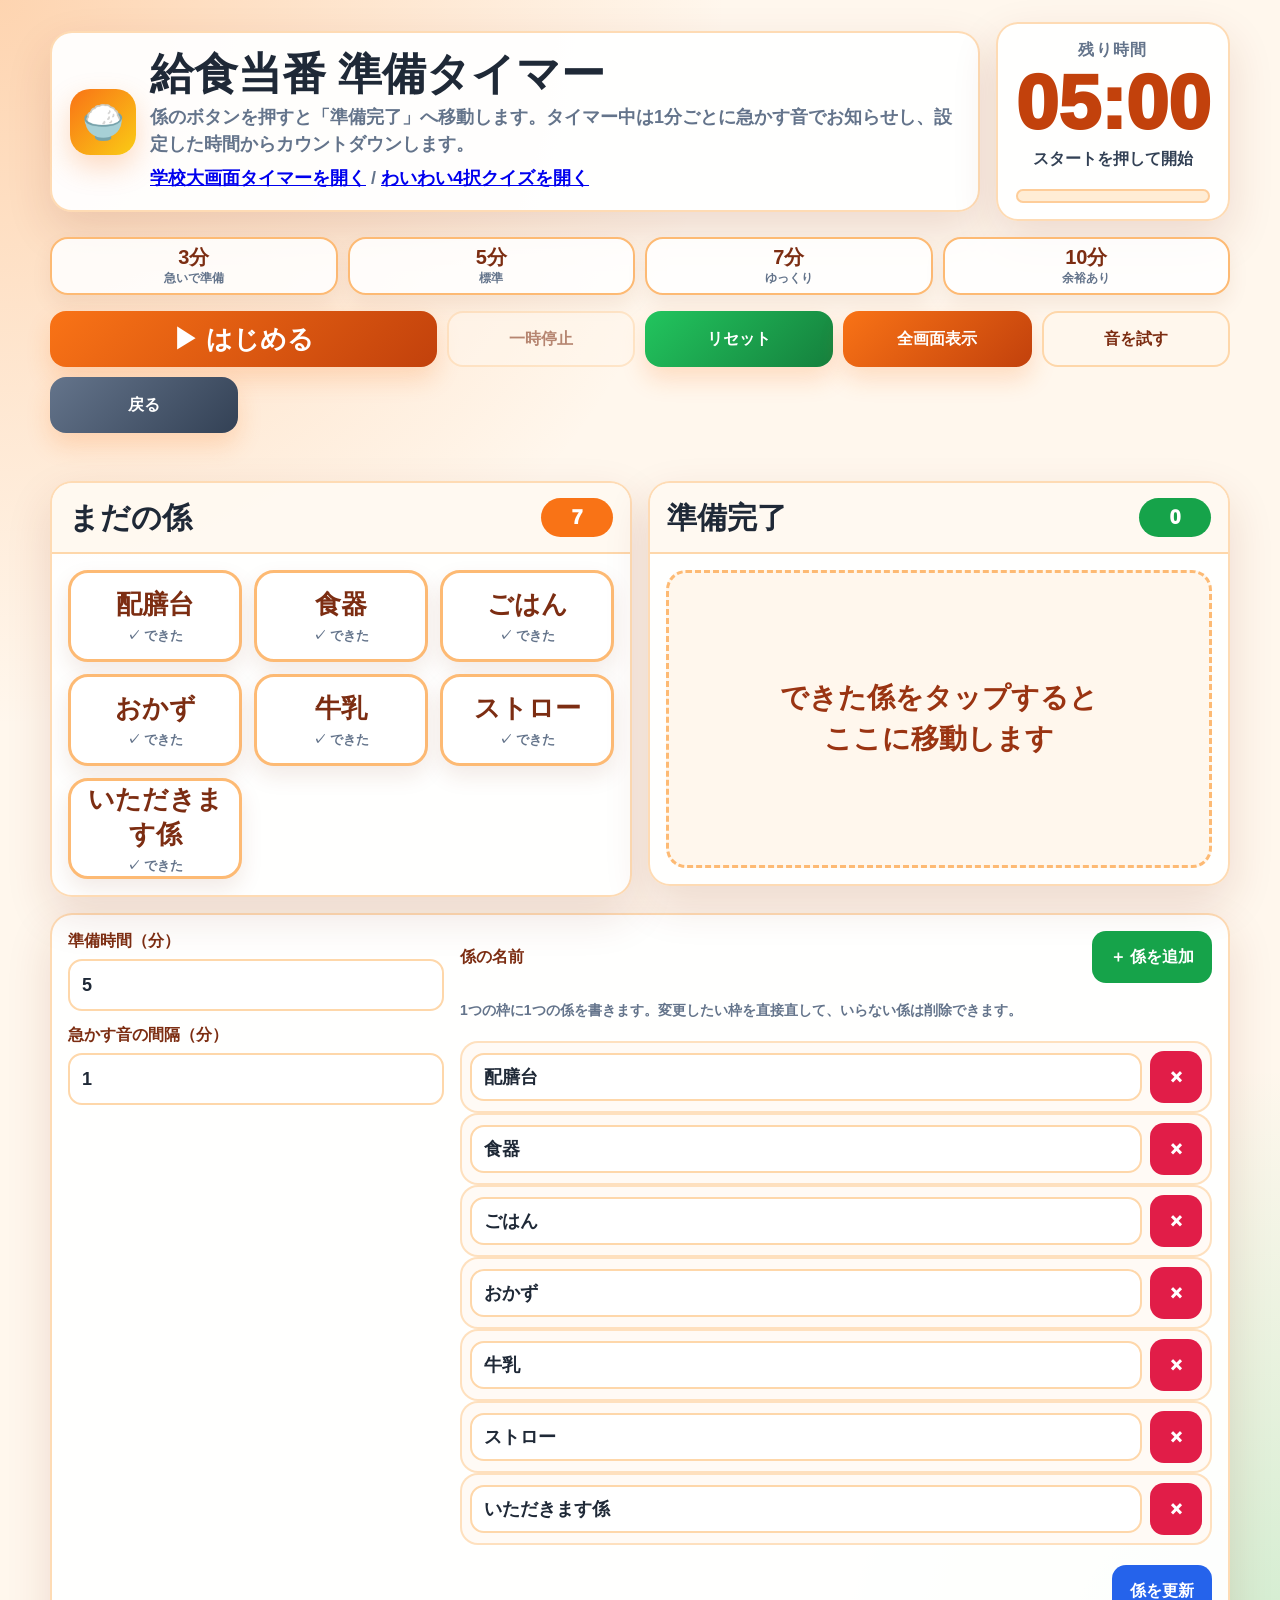
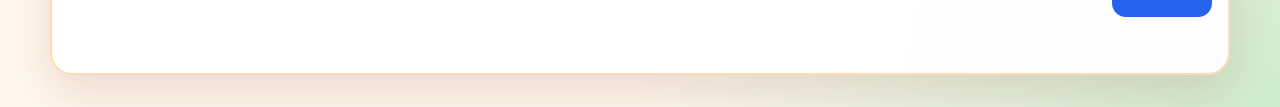
==== commit 0aa3c6b9: "Add school big screen timer" ====
--- a/index.html
+++ b/index.html
@@ -84,7 +84,7 @@
         "timer"
         "board"
         "controls";
-      gap: 12px;
+      gap: clamp(6px, 1.2vh, 12px);
     }
 
     body.fullscreen-board .hero {
@@ -105,7 +105,7 @@
     body.fullscreen-board .timer-card {
       width: min(680px, 100%);
       min-width: 0;
-      padding: 10px 18px 12px;
+      padding: clamp(6px, 1vh, 10px) 18px clamp(7px, 1vh, 12px);
       border-color: rgba(249, 115, 22, .72);
       background: rgba(255, 255, 255, .92);
       box-shadow: 0 18px 42px rgba(124, 45, 18, .20);
@@ -117,7 +117,7 @@
     }
 
     body.fullscreen-board .timer {
-      font-size: clamp(54px, 7.5vw, 104px);
+      font-size: clamp(44px, 6.2vw, 88px);
       text-shadow: 0 4px 14px rgba(194, 65, 12, .18);
     }
 
@@ -183,14 +183,16 @@
       flex: 1;
       min-height: 0;
       overflow: auto;
-      align-content: start;
+      align-content: stretch;
+      grid-auto-rows: minmax(0, 1fr);
       grid-template-columns: repeat(auto-fit, minmax(min(230px, 100%), 1fr));
-      gap: 16px;
-      padding: 18px;
+      gap: clamp(10px, 1.7vh, 16px);
+      padding: clamp(12px, 2vh, 18px);
     }
 
     body.fullscreen-board .task-btn {
-      min-height: clamp(112px, 16vh, 210px);
+      min-height: clamp(92px, 12vh, 170px);
+      height: 100%;
       border-width: 4px;
       border-radius: 24px;
       font-size: clamp(26px, 4.2vw, 56px);
@@ -201,7 +203,8 @@
     }
 
     body.fullscreen-board .finish-btn {
-      min-height: clamp(112px, 16vh, 210px);
+      min-height: clamp(92px, 12vh, 170px);
+      height: 100%;
       font-size: clamp(28px, 4vw, 54px);
     }
 
@@ -641,6 +644,57 @@
     }
 
 
+    @media (min-width: 901px) and (orientation: landscape) {
+      body.fullscreen-board .app {
+        grid-template-columns: minmax(0, 1fr) auto;
+        grid-template-rows: minmax(0, 1fr) auto;
+        grid-template-areas:
+          "board timer"
+          "board controls";
+      }
+
+      body.fullscreen-board .hero {
+        align-self: start;
+        width: min(280px, 18vw);
+      }
+
+      body.fullscreen-board .timer-card {
+        width: 100%;
+        padding: 10px 12px;
+      }
+
+      body.fullscreen-board .timer-label,
+      body.fullscreen-board .status {
+        font-size: clamp(12px, 1.1vw, 15px);
+      }
+
+      body.fullscreen-board .timer {
+        font-size: clamp(38px, 4.4vw, 62px);
+      }
+
+      body.fullscreen-board .progress-shell {
+        height: 10px;
+        margin-top: 8px;
+      }
+
+      body.fullscreen-board .controls {
+        align-self: end;
+        flex-direction: column;
+        width: min(280px, 18vw);
+      }
+
+      body.fullscreen-board .control-btn {
+        width: 100%;
+        min-height: 38px;
+        padding: 0 10px;
+      }
+
+      body.fullscreen-board .board {
+        gap: clamp(10px, 1.5vw, 18px);
+      }
+    }
+
+
     @media (max-height: 700px) {
       body.fullscreen-board .timer-card { padding: 8px 16px; }
       body.fullscreen-board .timer { font-size: clamp(46px, 7vw, 82px); }
@@ -775,7 +829,7 @@
         <div>
           <h1>給食当番 準備タイマー</h1>
           <p class="lead">係のボタンを押すと「準備完了」へ移動します。タイマー中は1分ごとに急かす音でお知らせし、設定した時間からカウントダウンします。</p>
-          <p class="lead"><a href="quiz.html">わいわい4択クイズを開く</a></p>
+          <p class="lead"><a href="school-timer.html">学校大画面タイマーを開く</a> / <a href="quiz.html">わいわい4択クイズを開く</a></p>
         </div>
       </div>
       <div class="timer-card" aria-live="polite">
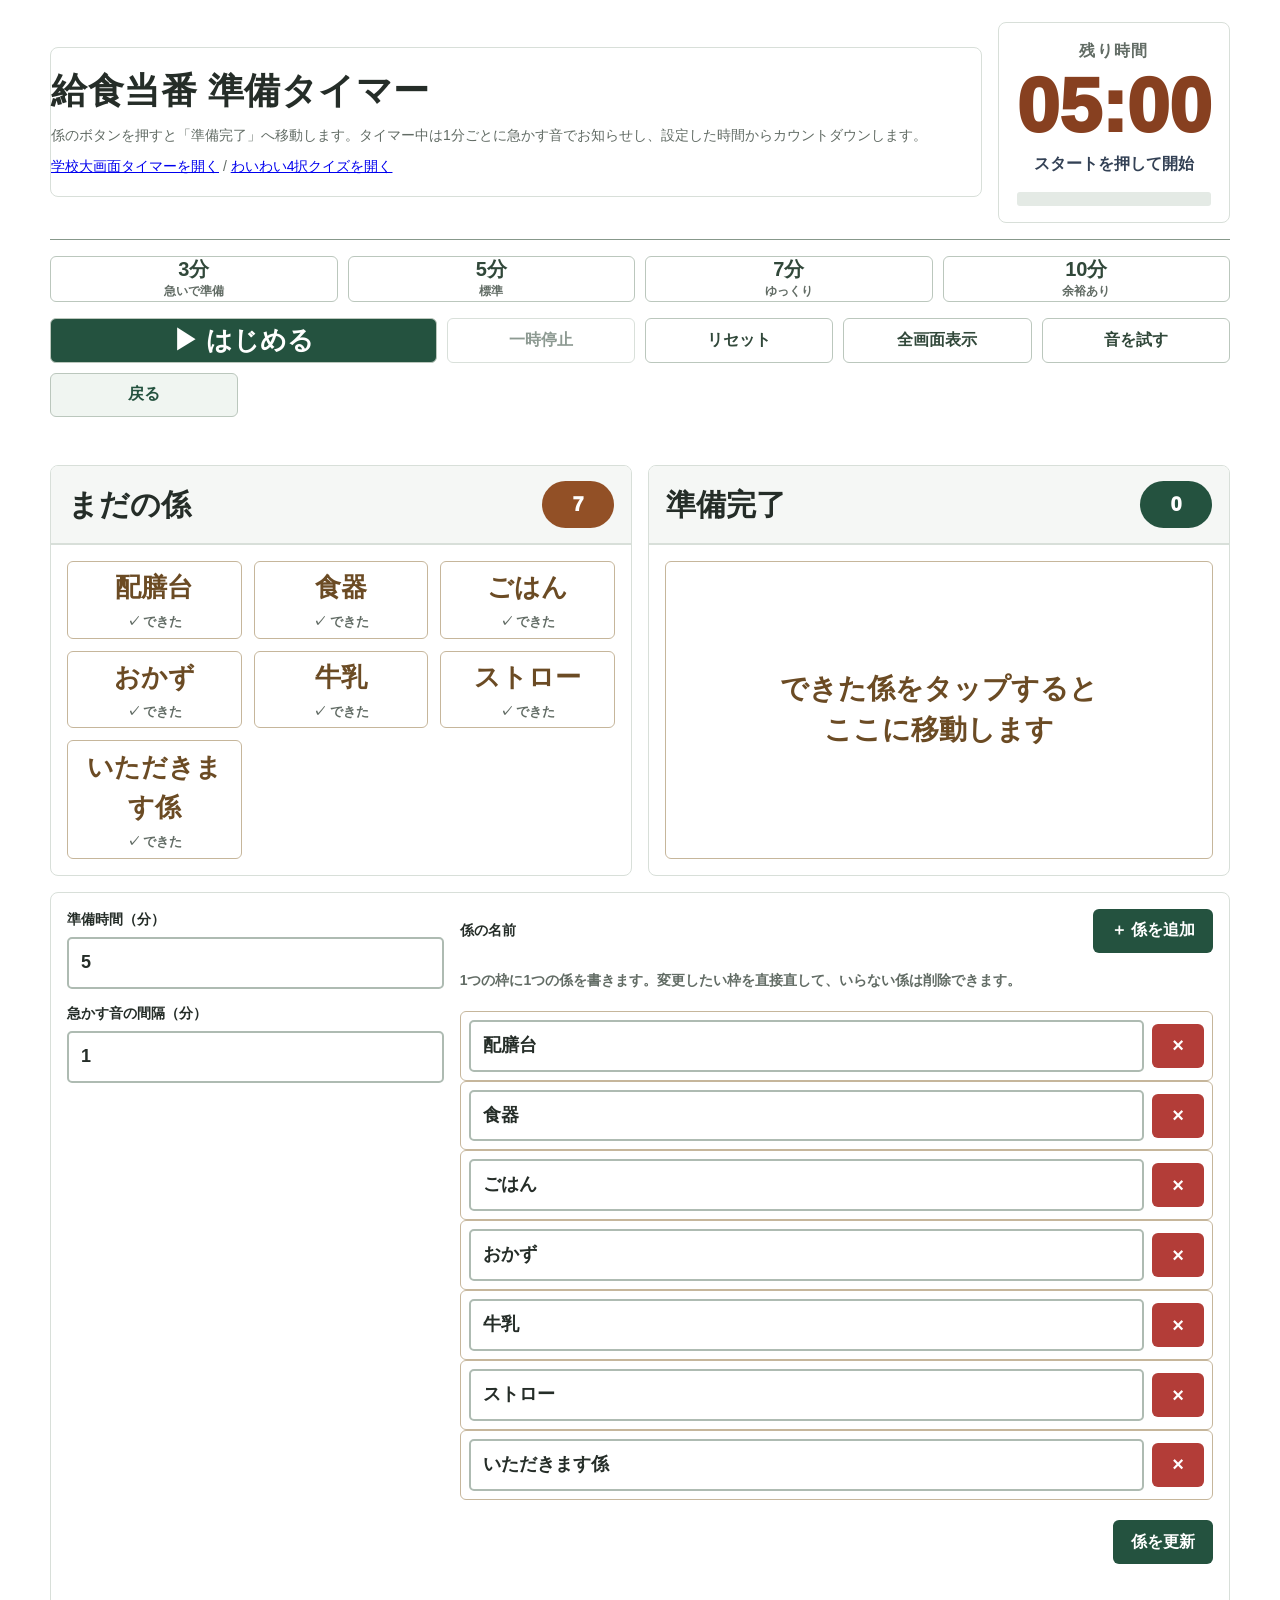
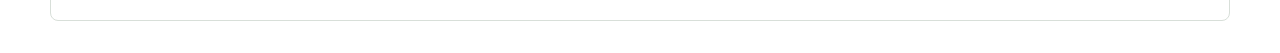
==== commit 10efc465: "学校アプリ10個の画面を刷新し、操作表示と時間割の全消去確認を改善" ====
--- a/index.html
+++ b/index.html
@@ -819,8 +819,9 @@
       .add-btn { width: 100%; }
     }
   </style>
+<link rel="stylesheet" href="./classroom.css?v=20260905">
 </head>
-<body>
+<body data-tool="lunch">
   <div id="toast" class="toast" role="alert" aria-live="assertive"></div>
   <main class="app">
     <section class="hero" aria-label="給食当番タイマーの概要">
@@ -1314,3 +1315,4 @@
   </script>
 </body>
 </html>
+
--- a/classroom.css
+++ b/classroom.css
@@ -0,0 +1,160 @@
+/* Shared classroom interface. Functional canvases and saved data stay app-owned. */
+:root {
+  --ink:#252d28; --text:#252d28; --muted:#626c65; --line:#d8dfd9;
+  --bg:#fff; --bg1:#fff; --bg2:#fff; --bg-1:#fff; --bg-2:#fff;
+  --panel:#fff; --card:#fff; --paper:#fff; --soft:#f0f5f1; --pale:#f0f5f1;
+  --blue:#24523f; --blue-dark:#173d2c; --accent:#24523f; --accent2:#24523f;
+  --green:#24734e; --green-soft:#edf6ee; --orange:#ad5026; --orange-dark:#874020;
+  --red:#b33d38; --danger:#b33d38; --radius:8px; --shadow:none;
+}
+body[data-tool] { background:#fff; color:var(--ink); font-family:"Hiragino Sans","Yu Gothic",Meiryo,sans-serif; font-size:16px; line-height:1.55; }
+body[data-tool]::before,body[data-tool]::after,body[data-tool] .app::before,body[data-tool] .app::after,body[data-tool] .hero::before,body[data-tool] .hero::after { display:none; }
+body[data-tool] h1 { background:none; color:var(--ink); -webkit-text-fill-color:var(--ink); text-shadow:none; font-size:clamp(1.5rem,3.2vw,2.25rem); font-weight:800; line-height:1.4; letter-spacing:.015em; overflow-wrap:anywhere; }
+body[data-tool] :is(h2,h3,.section-title,.panel-title) { color:var(--ink); line-height:1.5; text-shadow:none; }
+body[data-tool] :is(.hero,.topbar) { background:none; box-shadow:none; border:0; border-radius:0; }
+body[data-tool] :is(.logo,.brand-mark,.eyebrow,.hero-chips) { display:none; }
+body[data-tool] :is(.brand,.topbar,.hero,.result-head,.toolbar) { min-width:0; }
+body[data-tool] :is(.panel,.card,.control-card,.roulette-card,#editPage,.side,.namecard,.itemCard,.tableWrap,.question-card,.group-card,.round,.metric,.seat,.title-card,.timer-card) { background:#fff; border:1px solid var(--line); border-radius:8px; box-shadow:none; backdrop-filter:none; }
+body[data-tool] :is(.hero,.topbar,.top) { border-bottom:1px solid #87988b; padding-bottom:1rem; }
+body[data-tool] :is(.summary,.status-pill,.pill,.count) { color:var(--muted); background:#f0f5f1; border:0; border-radius:4px; box-shadow:none; backdrop-filter:none; white-space:normal; }
+body[data-tool] :is(.subtitle,.lead,.hint,.help,.small) { color:var(--muted); font-size:.875rem; font-weight:500; line-height:1.7; }
+body[data-tool] label { font-size:.875rem; line-height:1.5; color:var(--ink); }
+body[data-tool] button:not(.magnet):not(.back-chip) { min-height:44px; border-radius:6px; box-shadow:none; text-shadow:none; font-weight:700; touch-action:manipulation; }
+body[data-tool] button:hover:not(.magnet):not(.back-chip) { transform:none; box-shadow:none; }
+body[data-tool] button:active:not(.magnet):not(.back-chip) { transform:translateY(1px); }
+body[data-tool] :is(input,select,textarea) { border-radius:5px; border-color:#aebbb2; accent-color:#24523f; }
+body[data-tool] :is(input,select,textarea):focus { box-shadow:none; }
+body[data-tool] :is(button,a,input,select,textarea,summary):focus-visible { outline:3px solid #24523f; outline-offset:3px; }
+body[data-tool] :is(.main-btn,.btn-main,.btn-primary,.action.primary,.control.start,.btn.blue,.btn.green,.small-btn,.action.apply) { background:#24523f; color:#fff; border-color:#24523f; min-height:52px; }
+body[data-tool] :is(.sub-btn,.btn-sub,.btn-secondary,.btn-white,.secondary,.key,.quick-btn,.nudge,.preset,.btn.light,.light) { background:#fff; color:#31483a; border:1px solid #bbc7bd; }
+body[data-tool] :is(.btn-stop,.btn.red,.delete-button) { background:#b33d38; color:#fff; }
+body[data-tool] :is(.btn.orange,.control.start.running) { background:#925026; color:#fff; }
+body[data-tool] :is(.number-input.active,.preset.selected,.q-row.active) { border-color:#24523f; background:#eef5ef; box-shadow:none; }
+body[data-tool] :is(.number-input,.number,.time-input) { font-variant-numeric:tabular-nums; }
+body[data-tool] :is(.input,.textarea,.name-input) { font-size:1rem; }
+body[data-tool] :is(.result-head,.play-head,.play-foot,.group-head,.round-head,.panel-head,.hd) { background:#f5f7f5; border-color:var(--line); }
+body[data-tool] :is(.toolbar,.result-head) { flex-wrap:wrap; }
+body[data-tool] .toolbar .icon-btn { width:auto; min-width:44px; height:auto; padding:.5rem .8rem; font-size:.875rem; }
+body[data-tool] :is(.stat .cap,.hint,.member,.count) { text-shadow:none; }
+body[data-tool] :is(.stat .cap,.group-card .count) { font-size:.875rem; }
+body[data-tool] :is(.group-card,.round,.metric,.q-row,.option-row,.members .member,.notice,.front,.seat,.seat-num,.toast,.badge,.pill) { border-radius:5px; }
+body[data-tool] :is(.progress,.progress-shell) { background:#e4eae5; box-shadow:none; border:0; border-radius:3px; }
+body[data-tool] :is(.progress-bar,.bar) { background:#24523f; border-radius:3px; }
+body[data-tool] :is(.toast,.modalCard) { background:#fff; color:var(--ink); border:1px solid #b8c8bd; border-radius:8px; box-shadow:0 8px 30px #1f392922; }
+body[data-tool] .empty-mark { background:transparent; color:#24523f; border-radius:0; box-shadow:none; }
+body[data-tool] .status-dot { background:#24523f; box-shadow:none; }
+
+/* Timetable: retain subject colours and the single vertical presentation. */
+body[data-tool="timetable"] .panel { border-color:var(--line); }
+body[data-tool="timetable"] .subject { background:var(--c2); border:0; border-radius:6px; filter:none; }
+body[data-tool="timetable"] .subject::before,body[data-tool="timetable"] .slot::after,body[data-tool="timetable"] .card::after { display:none; }
+body[data-tool="timetable"] .subject-icon,body[data-tool="timetable"] .card-icon { display:none; }
+body[data-tool="timetable"] .slot { border-radius:4px; background:#f7f9f7; }
+body[data-tool="timetable"] .slot.filled { transform:none; background:#f0f5f1; border-color:#a8bcae; color:#24523f; box-shadow:none; }
+body[data-tool="timetable"] :is(.board,.custom.show) { background:#fff; box-shadow:none; border-radius:6px; }
+body[data-tool="timetable"] .board-title { background:none; color:var(--ink); -webkit-text-fill-color:var(--ink); }
+body[data-tool="timetable"] .period { background:var(--c2); text-shadow:none; }
+body[data-tool="timetable"] .board-controls .back-btn { background:#24523f; color:#fff; }
+body[data-tool="timetable"] .name { min-width:0; }
+body[data-tool="timetable"] .name>span:last-child { display:block; min-width:0; max-width:100%; overflow-wrap:anywhere; line-height:1.2; }
+body[data-tool="timetable"] .board-head { flex-wrap:wrap; }
+
+/* Timer: colour is reserved for state and the main action. */
+body[data-tool="timer"] .timer { color:#24523f; text-shadow:none; font-weight:700; letter-spacing:-.035em; }
+body[data-tool="timer"] .timer.urgent { color:#ad5026; }
+body[data-tool="timer"] .timer.done { color:#b33d38; }
+body[data-tool="timer"] .brand { font-weight:800; font-size:clamp(1.5rem,3vw,2.1rem); }
+body[data-tool="timer"] .step { flex:0 0 48px; background:#f0f5f1; color:#24523f; }
+body[data-tool="timer"] .number-wrap { border:1px solid #aebbb2; border-radius:6px; }
+body[data-tool="timer"].focus .timer { font-size:clamp(4.5rem,min(27vw,35vh),22rem); }
+
+/* Quiz: four solid answer colours retain the letter/symbol labels. */
+body[data-tool="quiz"] .mode-tabs { border:0; border-bottom:1px solid var(--line); background:#fff; border-radius:0; box-shadow:none; padding:0; }
+body[data-tool="quiz"] .tab { border-bottom:3px solid transparent; border-radius:0; min-height:52px; }
+body[data-tool="quiz"] .tab.active { background:#f0f5f1; color:#24523f; border-bottom-color:#24523f; }
+body[data-tool="quiz"] .question-card { border:1px solid #9daf9f; }
+body[data-tool="quiz"] .question-number { border-radius:4px; background:#eef5ef; color:#24523f; }
+body[data-tool="quiz"] .a0 { background:#b44437; }
+body[data-tool="quiz"] .a1 { background:#265f94; }
+body[data-tool="quiz"] .a2 { background:#23704d; }
+body[data-tool="quiz"] .a3 { background:#75528a; }
+body[data-tool="quiz"] .result-box { border-radius:8px; border-width:3px; box-shadow:none; }
+body[data-tool="quiz"] .result-box.good { background:#23704d; }
+body[data-tool="quiz"] .result-box.bad { background:#b44437; }
+body[data-tool="quiz"] .mark { border-radius:4px; }
+
+/* Roulette: preserve the wheel rendering and selection behaviour. */
+body[data-tool="roulette"] :is(.app-shell,.result-preview,.edit-tools,#itemList li,#resultPopupContent) { background:#fff; color:var(--ink); box-shadow:none; backdrop-filter:none; border-color:var(--line); border-radius:8px; }
+body[data-tool="roulette"] .app-shell { border-radius:0; }
+body[data-tool="roulette"] .roulette-card::after { display:none; }
+body[data-tool="roulette"] .roulette-card { min-height:0; }
+body[data-tool="roulette"] #roulette { min-width:0; min-height:0; width:min(65vh,100%); height:auto; aspect-ratio:1; filter:none; }
+body[data-tool="roulette"] #pointer { filter:none; }
+body[data-tool="roulette"] #pointer::before { background:#925026; border-radius:3px; }
+body[data-tool="roulette"] #pointer::after { display:none; }
+body[data-tool="roulette"] .wheel-center { background:#fff; color:#24523f; border:3px solid #e0e8e1; box-shadow:none; }
+body[data-tool="roulette"] .result-preview { border:1px solid #aabdae; background:#f0f5f1; }
+body[data-tool="roulette"] :is(.result-label,.hint,.subtitle,.edit-description) { color:var(--muted); }
+body[data-tool="roulette"] .item-number { color:#24523f; background:#f0f5f1; border-radius:4px; }
+body[data-tool="roulette"] #resultPopupContent { border:3px solid #24523f; }
+body[data-tool="roulette"] #resultPopup { backdrop-filter:none; }
+body[data-tool="roulette"] .popup-label { background:#edf4ee; color:#24523f; border-radius:4px; }
+
+/* Flash arithmetic: remove ornamental blocks, keep the focus option. */
+body[data-tool="arithmetic"] .hero { padding:0 0 1rem; }
+body[data-tool="arithmetic"] :is(.stage,.board,.control,.stat,.history-item,.tip,.check,.preset) { background:#fff; box-shadow:none; border:1px solid var(--line); border-radius:6px; }
+body[data-tool="arithmetic"] .control { border:0; border-top:1px solid var(--line); padding:1rem 0 0; }
+body[data-tool="arithmetic"] .status .stat { border:0; border-left:2px solid var(--line); border-radius:0; }
+body[data-tool="arithmetic"] .board { border-color:#aabdae; }
+body[data-tool="arithmetic"] .btn-soft { background:#f0f5f1; color:#24523f; }
+body[data-tool="arithmetic"] .question { text-shadow:none; }
+
+/* Lunch: retain the distinction between waiting and completed tasks. */
+body[data-tool="lunch"] :is(.app,.title-card) { background:#fff; box-shadow:none; }
+body[data-tool="lunch"] .title-card { border:0; padding-inline:0; }
+body[data-tool="lunch"] .timer { text-shadow:none; }
+body[data-tool="lunch"] .control-btn { color:#31483a; background:#fff; border:1px solid #bbc7bd; }
+body[data-tool="lunch"] .control-btn.primary { background:#24523f; color:#fff; }
+body[data-tool="lunch"] .control-btn.back { background:#f0f5f1; color:#24523f; }
+body[data-tool="lunch"] :is(.task-btn,.empty-state,.task-row) { border:1px solid #c6b69b; border-radius:6px; box-shadow:none; background:#fff; color:#6b4b24; }
+body[data-tool="lunch"] .task-btn.done-task { background:#edf6ee; border-color:#6b9d79; color:#24523f; }
+body[data-tool="lunch"] .counter { background:#925026; color:#fff; }
+body[data-tool="lunch"] .done .counter { background:#24523f; }
+body[data-tool="lunch"] .finish-btn { background:#24523f; color:#fff; }
+
+/* Event timer: keep running / completed row state and the print layout. */
+body[data-tool="ceremony"] .top { background:#fff; border:0; border-bottom:1px solid #87988b; border-radius:0; box-shadow:none; }
+body[data-tool="ceremony"] .now { background:#24523f; color:#fff; border-radius:8px; box-shadow:none; }
+body[data-tool="ceremony"] .now :is(h2,h3) { color:#fff; }
+body[data-tool="ceremony"] .dot.run { box-shadow:none; }
+body[data-tool="ceremony"] :is(.namecard,.help,.kv div) { border-radius:5px; }
+body[data-tool="ceremony"] .new { box-shadow:none; }
+
+/* Progress board: keep every numbered magnet and the fit calculations. */
+body[data-tool="progress"] .app.pseudo-fullscreen { background:#fff; }
+body[data-tool="progress"] .toolbar { background:#fff; box-shadow:none; }
+body[data-tool="progress"] .board { background:#24523f; box-shadow:none; }
+body[data-tool="progress"] .stage { background:#ffffff0b; border-color:#ffffff66; }
+body[data-tool="progress"] .action { padding-inline:12px; }
+body[data-tool="progress"] .magnet { box-shadow:0 2px 4px #173d2c33; }
+body[data-tool="progress"] .back-chip { box-shadow:none; }
+
+@media(max-width:600px) {
+  body[data-tool] .brand { gap:0; }
+  body[data-tool] .hero { gap:12px; }
+  body[data-tool] :is(.topbar,.result-head) { gap:12px; }
+  body[data-tool="roulette"] #roulette { width:min(68vh,100%); }
+  body[data-tool="timetable"] .board-head { gap:6px; }
+  body[data-tool="timetable"] .board-title { font-size:1.3rem; }
+  body[data-tool="timetable"] .date { font-size:.875rem; }
+  body[data-tool="timetable"] .board-controls button { padding-inline:10px; font-size:.875rem; }
+  body[data-tool="arithmetic"] .status { grid-template-columns:repeat(2,minmax(0,1fr)); }
+  body[data-tool="arithmetic"] .action-row { grid-template-columns:repeat(2,minmax(0,1fr)); }
+}
+@media(prefers-reduced-motion:reduce) {
+  body[data-tool] *,body[data-tool] *::before,body[data-tool] *::after { scroll-behavior:auto!important; transition:none!important; }
+}
+@media print {
+  body[data-tool] { background:#fff; }
+  body[data-tool] :is(.panel,.seat,.group-card,.round,.tableWrap) { box-shadow:none; }
+}
